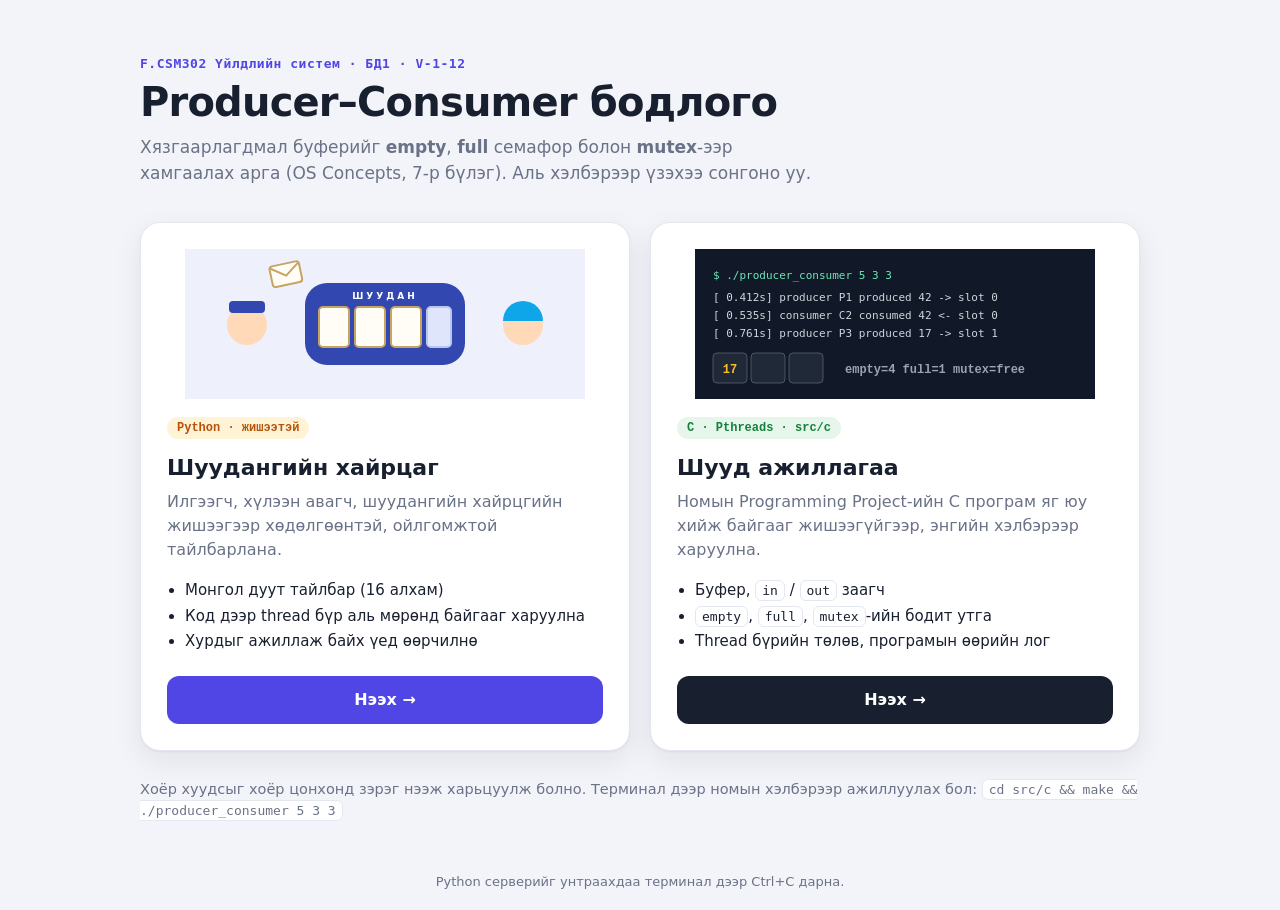
==== src/ui/home.html @ 8fadb71e "Нүүр хуудас: Python (шуудан) ба C (шууд ажиллагаа)" ====
<!doctype html>
<html lang="mn">
<head>
<meta charset="utf-8">
<meta name="viewport" content="width=device-width, initial-scale=1">
<title>Producer–Consumer · БД1</title>
<style>
:root{
  --bg:#f3f4f9; --card:#fff; --ink:#18202f; --muted:#6a7287; --line:#e4e7ef;
  --accent:#4f46e5; --accent-soft:#eceefe; --green:#15803d; --green-soft:#e6f6eb;
  --amber:#b45309; --amber-soft:#fff3d6;
  --shadow:0 1px 2px rgba(16,24,40,.05),0 10px 30px rgba(16,24,40,.08);
  color-scheme:light;
}
@media (prefers-color-scheme:dark){
  :root{--bg:#0f1320;--card:#171c2c;--ink:#e8ebf4;--muted:#9aa2b8;--line:#283049;
        --accent:#8b8cff;--accent-soft:#23264a;--green:#4ade80;--green-soft:#16301f;
        --amber:#fbbf24;--amber-soft:#3a2d10;--shadow:0 10px 30px rgba(0,0,0,.35);color-scheme:dark}
}
*{box-sizing:border-box}
body{margin:0;background:var(--bg);color:var(--ink);font:16px/1.5 system-ui,-apple-system,"Segoe UI",Roboto,"Noto Sans","DejaVu Sans",sans-serif;min-height:100vh;display:flex;flex-direction:column}
main{max-width:1040px;margin:0 auto;padding:56px 20px 32px;flex:1;width:100%}
.kicker{font:600 13px ui-monospace,"DejaVu Sans Mono",monospace;color:var(--accent);letter-spacing:.04em}
h1{font-size:clamp(28px,4vw,40px);line-height:1.15;margin:8px 0 10px;letter-spacing:-.02em}
.lead{color:var(--muted);font-size:17px;max-width:680px;margin:0 0 36px}
.cards{display:grid;grid-template-columns:1fr 1fr;gap:20px}
.card{background:var(--card);border:1px solid var(--line);border-radius:20px;box-shadow:var(--shadow);padding:26px;display:flex;flex-direction:column;text-decoration:none;color:inherit;transition:transform .15s,border-color .15s}
.card:hover{transform:translateY(-3px);border-color:var(--accent)}
.card svg.pic{width:100%;height:150px;border-radius:14px;margin-bottom:18px}
.badge{display:inline-flex;align-items:center;gap:6px;font:700 12px ui-monospace,monospace;padding:4px 10px;border-radius:999px;width:max-content}
.badge.py{background:var(--amber-soft);color:var(--amber)}
.badge.c{background:var(--green-soft);color:var(--green)}
.card h2{margin:12px 0 6px;font-size:22px}
.card p{margin:0 0 14px;color:var(--muted)}
.card ul{margin:0 0 20px;padding-left:18px;color:var(--ink);font-size:15px}
.card li{margin:3px 0}
.go{margin-top:auto;display:inline-flex;align-items:center;justify-content:center;gap:8px;background:var(--accent);color:#fff;border-radius:12px;padding:12px 16px;font-weight:700}
.card.c .go{background:var(--ink);color:var(--card)}
.warn{display:none;margin:0 0 14px;padding:10px 12px;border-radius:10px;background:var(--amber-soft);color:var(--amber);font-size:14px;font-weight:600}
.note{margin:28px 0 0;color:var(--muted);font-size:14.5px}
code{font:13px ui-monospace,"DejaVu Sans Mono",monospace;background:var(--card);border:1px solid var(--line);padding:2px 6px;border-radius:6px}
footer{color:var(--muted);font-size:13px;text-align:center;padding:18px}
@media (max-width:760px){.cards{grid-template-columns:1fr}main{padding-top:32px}}
</style>
</head>
<body>
<main>
  <div class="kicker">F.CSM302 Үйлдлийн систем · БД1 · V-1-12</div>
  <h1>Producer–Consumer бодлого</h1>
  <p class="lead">Хязгаарлагдмал буферийг <b>empty</b>, <b>full</b> семафор болон <b>mutex</b>-ээр хамгаалах арга (OS Concepts, 7-р бүлэг). Аль хэлбэрээр үзэхээ сонгоно уу.</p>

  <div class="cards">
    <a class="card py" href="/mail">
      <svg class="pic" viewBox="0 0 400 150" aria-hidden="true">
        <rect width="400" height="150" fill="#eef1fc"/>
        <rect x="120" y="34" width="160" height="82" rx="22" fill="#3347b0"/>
        <g fill="#fffdf6" stroke="#c7a462" stroke-width="2"><rect x="134" y="58" width="30" height="40" rx="4"/><rect x="170" y="58" width="30" height="40" rx="4"/><rect x="206" y="58" width="30" height="40" rx="4"/><rect x="242" y="58" width="24" height="40" rx="4" fill="#dfe6fb" stroke="#b9c6f0"/></g>
        <text x="200" y="50" text-anchor="middle" font-size="9" font-weight="800" fill="#fff" letter-spacing="3">ШУУДАН</text>
        <circle cx="62" cy="76" r="20" fill="#ffd9b8"/><rect x="44" y="52" width="36" height="12" rx="4" fill="#3347b0"/>
        <circle cx="338" cy="76" r="20" fill="#ffd9b8"/><path d="M318 72a20 20 0 0 1 40 0z" fill="#0ea5e9"/>
        <g transform="translate(84 18) rotate(-12)"><rect width="30" height="21" rx="3" fill="#fffdf6" stroke="#c7a462" stroke-width="2"/><path d="M1 2 L15 12 L29 2" fill="none" stroke="#c7a462" stroke-width="2"/></g>
      </svg>
      <span class="badge py">Python · жишээтэй</span>
      <h2>Шуудангийн хайрцаг</h2>
      <p>Илгээгч, хүлээн авагч, шуудангийн хайрцгийн жишээгээр хөдөлгөөнтэй, ойлгомжтой тайлбарлана.</p>
      <ul>
        <li>Монгол дуут тайлбар (16 алхам)</li>
        <li>Код дээр thread бүр аль мөрөнд байгааг харуулна</li>
        <li>Хурдыг ажиллаж байх үед өөрчилнө</li>
      </ul>
      <span class="go">Нээх →</span>
    </a>

    <a class="card c" href="/raw">
      <svg class="pic" viewBox="0 0 400 150" aria-hidden="true">
        <rect width="400" height="150" fill="#111827"/>
        <g font-family="ui-monospace,DejaVu Sans Mono,monospace" font-size="11">
          <text x="18" y="30" fill="#6ee7b7">$ ./producer_consumer 5 3 3</text>
          <text x="18" y="52" fill="#d1d5db">[ 0.412s] producer P1 produced 42 -&gt; slot 0</text>
          <text x="18" y="70" fill="#d1d5db">[ 0.535s] consumer C2 consumed 42 &lt;- slot 0</text>
          <text x="18" y="88" fill="#d1d5db">[ 0.761s] producer P3 produced 17 -&gt; slot 1</text>
        </g>
        <g font-family="ui-monospace,monospace" font-size="12" font-weight="700">
          <rect x="18" y="104" width="34" height="30" rx="4" fill="#1f2937" stroke="#4b5563"/><text x="35" y="124" text-anchor="middle" fill="#fbbf24">17</text>
          <rect x="56" y="104" width="34" height="30" rx="4" fill="#1f2937" stroke="#4b5563"/>
          <rect x="94" y="104" width="34" height="30" rx="4" fill="#1f2937" stroke="#4b5563"/>
          <text x="150" y="124" fill="#9ca3af">empty=4  full=1  mutex=free</text>
        </g>
      </svg>
      <span class="badge c">C · Pthreads · src/c</span>
      <h2>Шууд ажиллагаа</h2>
      <p>Номын Programming Project-ийн C програм яг юу хийж байгааг жишээгүйгээр, энгийн хэлбэрээр харуулна.</p>
      <div class="warn" id="cwarn"></div>
      <ul>
        <li>Буфер, <code>in</code> / <code>out</code> заагч</li>
        <li><code>empty</code>, <code>full</code>, <code>mutex</code>-ийн бодит утга</li>
        <li>Thread бүрийн төлөв, програмын өөрийн лог</li>
      </ul>
      <span class="go">Нээх →</span>
    </a>
  </div>

  <p class="note">Хоёр хуудсыг хоёр цонхонд зэрэг нээж харьцуулж болно. Терминал дээр номын хэлбэрээр ажиллуулах бол: <code>cd src/c &amp;&amp; make &amp;&amp; ./producer_consumer 5 3 3</code></p>
</main>
<footer>Python серверийг унтраахдаа терминал дээр Ctrl+C дарна.</footer>
<script>
fetch("/api/c/state", {cache: "no-store"}).then(async r => {
  if (r.status === 503){
    const d = await r.json().catch(() => ({}));
    const w = document.getElementById("cwarn");
    w.textContent = "Одоогоор ажиллахгүй: " + (d.error || "C програм бэлэн биш");
    w.style.display = "block";
  }
}).catch(() => {});
</script>
</body>
</html>
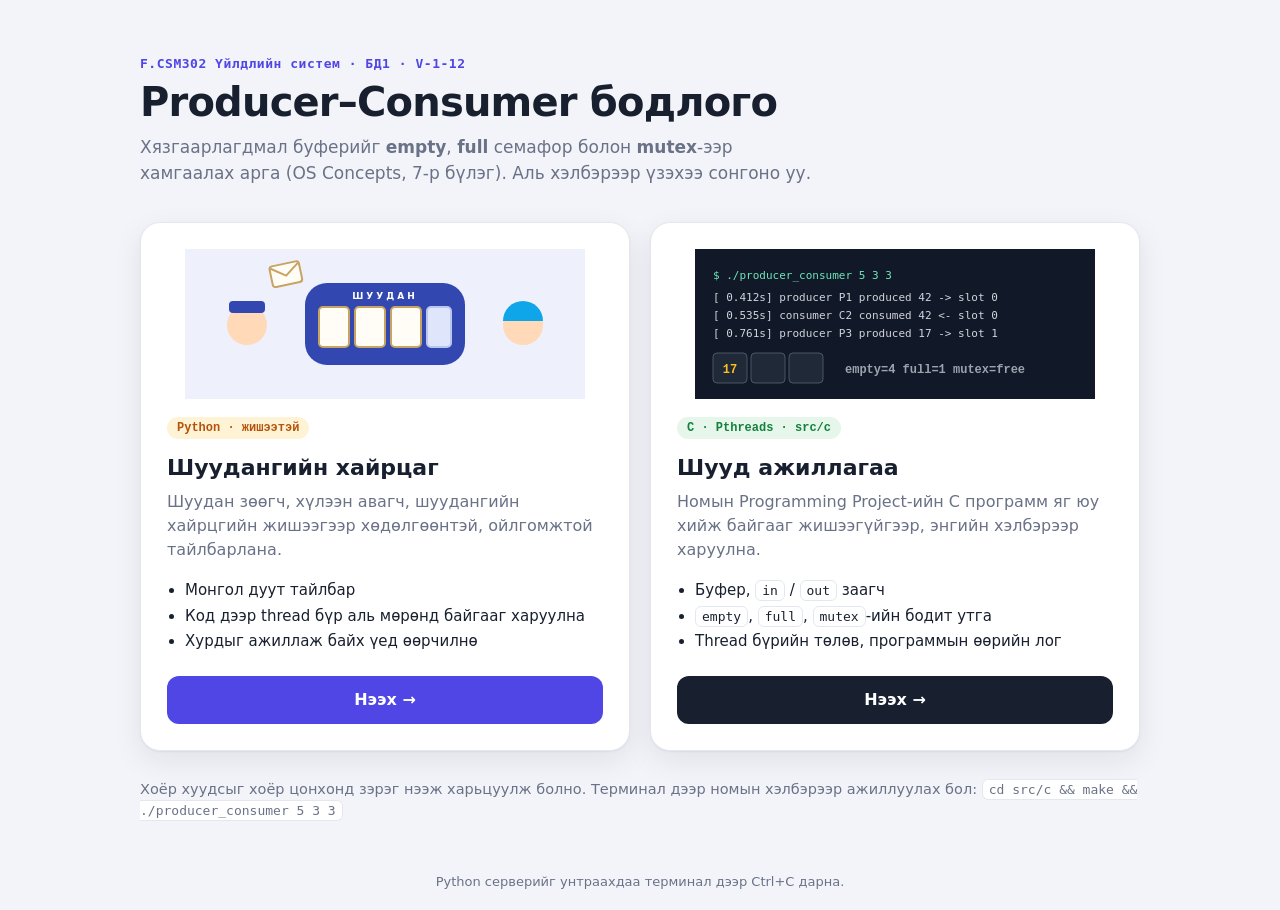
==== commit 2cdc6bf2: "Текстийн засвар" ====
--- a/src/ui/home.html
+++ b/src/ui/home.html
@@ -62,9 +62,9 @@
       </svg>
       <span class="badge py">Python · жишээтэй</span>
       <h2>Шуудангийн хайрцаг</h2>
-      <p>Илгээгч, хүлээн авагч, шуудангийн хайрцгийн жишээгээр хөдөлгөөнтэй, ойлгомжтой тайлбарлана.</p>
+      <p>Шуудан зөөгч, хүлээн авагч, шуудангийн хайрцгийн жишээгээр хөдөлгөөнтэй, ойлгомжтой тайлбарлана.</p>
       <ul>
-        <li>Монгол дуут тайлбар (16 алхам)</li>
+        <li>Монгол дуут тайлбар</li>
         <li>Код дээр thread бүр аль мөрөнд байгааг харуулна</li>
         <li>Хурдыг ажиллаж байх үед өөрчилнө</li>
       </ul>
@@ -89,12 +89,12 @@
       </svg>
       <span class="badge c">C · Pthreads · src/c</span>
       <h2>Шууд ажиллагаа</h2>
-      <p>Номын Programming Project-ийн C програм яг юу хийж байгааг жишээгүйгээр, энгийн хэлбэрээр харуулна.</p>
+      <p>Номын Programming Project-ийн C программ яг юу хийж байгааг жишээгүйгээр, энгийн хэлбэрээр харуулна.</p>
       <div class="warn" id="cwarn"></div>
       <ul>
         <li>Буфер, <code>in</code> / <code>out</code> заагч</li>
         <li><code>empty</code>, <code>full</code>, <code>mutex</code>-ийн бодит утга</li>
-        <li>Thread бүрийн төлөв, програмын өөрийн лог</li>
+        <li>Thread бүрийн төлөв, программын өөрийн лог</li>
       </ul>
       <span class="go">Нээх →</span>
     </a>
@@ -108,7 +108,7 @@
   if (r.status === 503){
     const d = await r.json().catch(() => ({}));
     const w = document.getElementById("cwarn");
-    w.textContent = "Одоогоор ажиллахгүй: " + (d.error || "C програм бэлэн биш");
+    w.textContent = "Одоогоор ажиллахгүй: " + (d.error || "C программ бэлэн биш");
     w.style.display = "block";
   }
 }).catch(() => {});
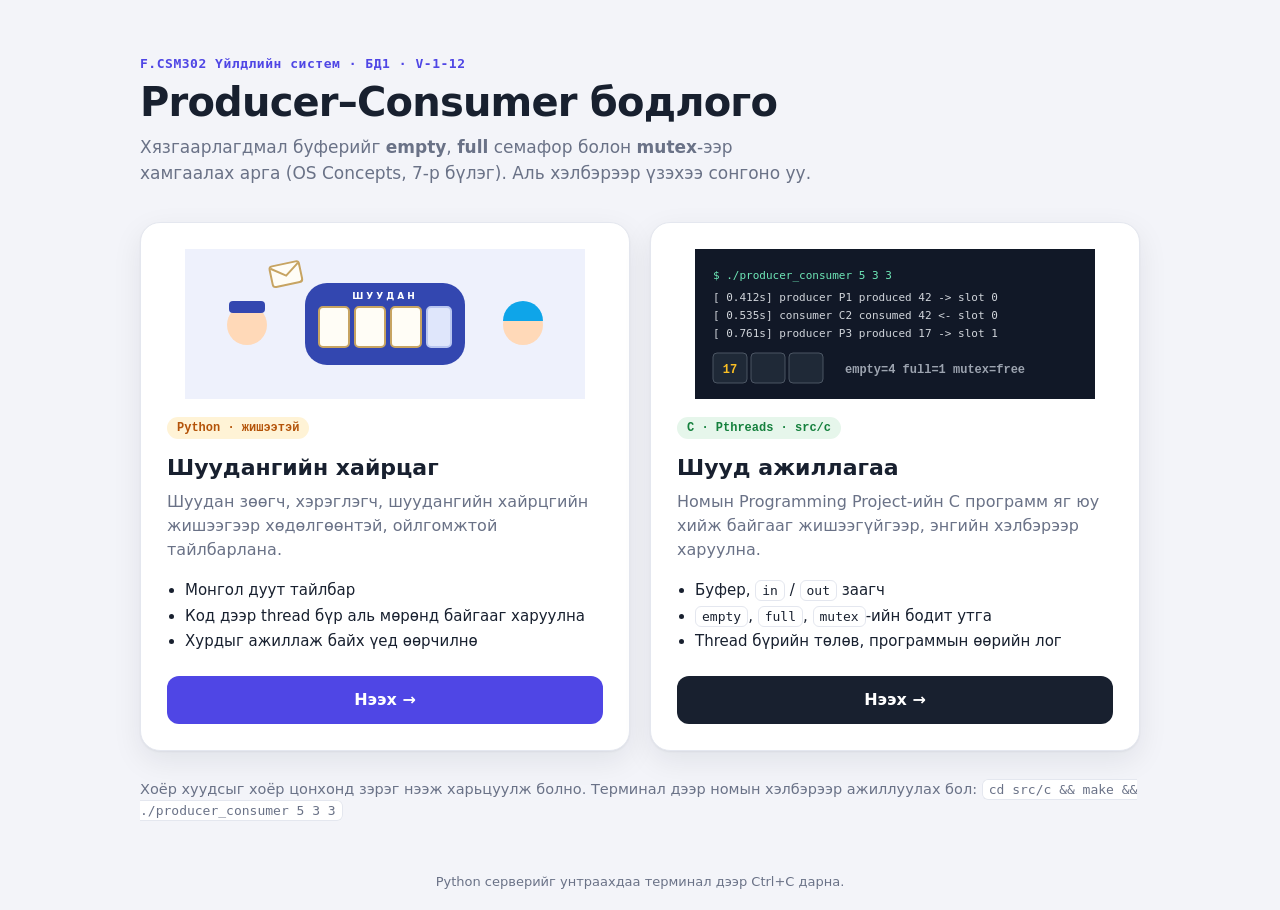
==== commit 8a841fb3: "C UI: producers → buffer → consumers layout, fit-to-screen, reset fix" ====
--- a/src/ui/home.html
+++ b/src/ui/home.html
@@ -62,7 +62,7 @@
       </svg>
       <span class="badge py">Python · жишээтэй</span>
       <h2>Шуудангийн хайрцаг</h2>
-      <p>Шуудан зөөгч, хүлээн авагч, шуудангийн хайрцгийн жишээгээр хөдөлгөөнтэй, ойлгомжтой тайлбарлана.</p>
+      <p>Шуудан зөөгч, хэрэглэгч, шуудангийн хайрцгийн жишээгээр хөдөлгөөнтэй, ойлгомжтой тайлбарлана.</p>
       <ul>
         <li>Монгол дуут тайлбар</li>
         <li>Код дээр thread бүр аль мөрөнд байгааг харуулна</li>
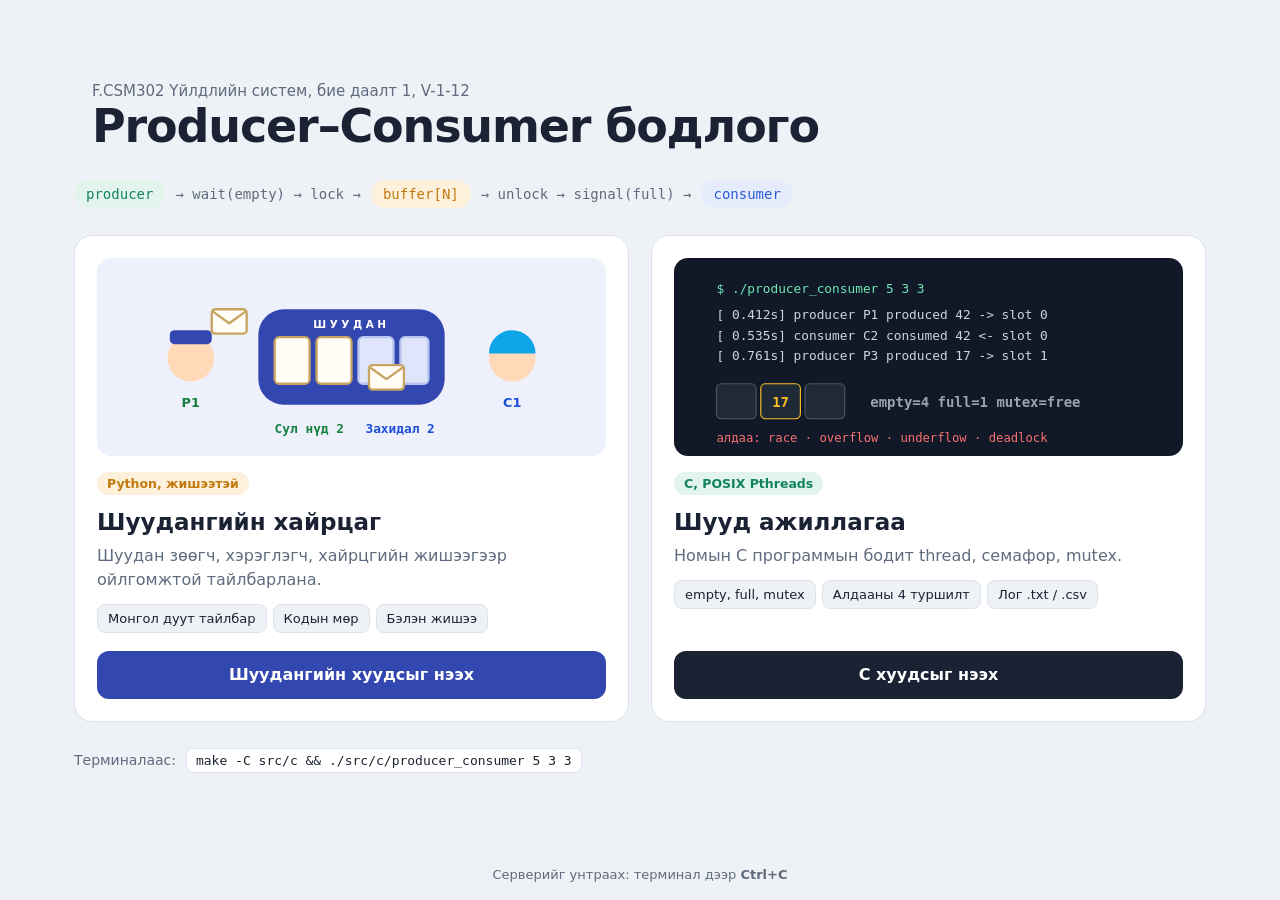
==== commit 1baf5489: "UI: modern look (IBM Plex, quieter palette, dark buffer track), one-row toolbar, semaphore waiters, " ====
--- a/src/ui/home.html
+++ b/src/ui/home.html
@@ -4,105 +4,132 @@
 <meta charset="utf-8">
 <meta name="viewport" content="width=device-width, initial-scale=1">
 <title>Producer–Consumer · БД1</title>
+<link rel="stylesheet" href="/fonts/fonts.css">
 <style>
 :root{
-  --bg:#f3f4f9; --card:#fff; --ink:#18202f; --muted:#6a7287; --line:#e4e7ef;
-  --accent:#4f46e5; --accent-soft:#eceefe; --green:#15803d; --green-soft:#e6f6eb;
-  --amber:#b45309; --amber-soft:#fff3d6;
-  --shadow:0 1px 2px rgba(16,24,40,.05),0 10px 30px rgba(16,24,40,.08);
+  --sans:"IBM Plex Sans",system-ui,"Segoe UI",Roboto,"Noto Sans",sans-serif;
+  --mono:"IBM Plex Mono",ui-monospace,"DejaVu Sans Mono",monospace;
+  --bg:#eef1f5; --card:#fff; --ink:#1a2233; --muted:#5f6b7e; --line:#dde3eb;
+  --accent:#1a2233; --green:#11845b; --green-soft:#e2f4ec; --blue:#2e5bd8; --blue-soft:#e5ecfc;
+  --amber:#c27a0e; --amber-soft:#fdf1dc; --mail:#3347b0;
   color-scheme:light;
 }
 @media (prefers-color-scheme:dark){
-  :root{--bg:#0f1320;--card:#171c2c;--ink:#e8ebf4;--muted:#9aa2b8;--line:#283049;
-        --accent:#8b8cff;--accent-soft:#23264a;--green:#4ade80;--green-soft:#16301f;
-        --amber:#fbbf24;--amber-soft:#3a2d10;--shadow:0 10px 30px rgba(0,0,0,.35);color-scheme:dark}
+  :root{--bg:#0f131b;--card:#161c27;--ink:#e6ebf2;--muted:#94a0b2;--line:#273042;--accent:#e6ebf2;
+        --green:#3fcf8e;--green-soft:#123326;--blue:#7c9cff;--blue-soft:#18264a;--amber:#f2b445;--amber-soft:#3a2b10;color-scheme:dark}
 }
 *{box-sizing:border-box}
-body{margin:0;background:var(--bg);color:var(--ink);font:16px/1.5 system-ui,-apple-system,"Segoe UI",Roboto,"Noto Sans","DejaVu Sans",sans-serif;min-height:100vh;display:flex;flex-direction:column}
-main{max-width:1040px;margin:0 auto;padding:56px 20px 32px;flex:1;width:100%}
-.kicker{font:600 13px ui-monospace,"DejaVu Sans Mono",monospace;color:var(--accent);letter-spacing:.04em}
-h1{font-size:clamp(28px,4vw,40px);line-height:1.15;margin:8px 0 10px;letter-spacing:-.02em}
-.lead{color:var(--muted);font-size:17px;max-width:680px;margin:0 0 36px}
-.cards{display:grid;grid-template-columns:1fr 1fr;gap:20px}
-.card{background:var(--card);border:1px solid var(--line);border-radius:20px;box-shadow:var(--shadow);padding:26px;display:flex;flex-direction:column;text-decoration:none;color:inherit;transition:transform .15s,border-color .15s}
-.card:hover{transform:translateY(-3px);border-color:var(--accent)}
-.card svg.pic{width:100%;height:150px;border-radius:14px;margin-bottom:18px}
-.badge{display:inline-flex;align-items:center;gap:6px;font:700 12px ui-monospace,monospace;padding:4px 10px;border-radius:999px;width:max-content}
+html,body{height:100%}
+body{margin:0;background:var(--bg);color:var(--ink);font:16px/1.5 var(--sans);display:flex;flex-direction:column}
+main{width:100%;max-width:1180px;margin:auto;padding:clamp(14px,3vh,48px) 24px}
+.head{display:flex;align-items:center;gap:18px;margin-bottom:clamp(16px,3vh,30px)}
+.head img{height:clamp(56px,8vh,78px)}
+.kicker{font:500 15px var(--sans);color:var(--muted)}
+h1{font-size:clamp(30px,3.6vw,46px);line-height:1.08;margin:2px 0 0;letter-spacing:-.025em;font-weight:700}
+.flow{display:flex;align-items:center;justify-content:flex-start;gap:10px;flex-wrap:wrap;margin:0 0 clamp(16px,3vh,28px);font:500 14px var(--mono)}
+.flow .n{padding:6px 12px;border-radius:999px}
+.flow .p{background:var(--green-soft);color:var(--green)} .flow .b{background:var(--amber-soft);color:var(--amber)} .flow .c{background:var(--blue-soft);color:var(--blue)}
+.flow .s{color:var(--muted);font-weight:500}
+.flow .ar{color:var(--muted)}
+.cards{display:grid;grid-template-columns:1fr 1fr;gap:22px}
+.card{background:var(--card);border:1px solid var(--line);border-radius:18px;padding:22px;display:flex;flex-direction:column;text-decoration:none;color:inherit;transition:transform .15s,border-color .15s}
+.card:hover{border-color:var(--ink)}
+.card:focus-visible{outline:3px solid var(--blue);outline-offset:3px}
+.pic{width:100%;aspect-ratio:400/170;max-height:22vh;border-radius:14px;margin-bottom:16px;display:block;overflow:hidden}
+.top{display:flex;align-items:center;justify-content:space-between;gap:10px}
+.badge{font:600 12.5px var(--sans);padding:4px 10px;border-radius:999px}
 .badge.py{background:var(--amber-soft);color:var(--amber)}
 .badge.c{background:var(--green-soft);color:var(--green)}
-.card h2{margin:12px 0 6px;font-size:22px}
-.card p{margin:0 0 14px;color:var(--muted)}
-.card ul{margin:0 0 20px;padding-left:18px;color:var(--ink);font-size:15px}
-.card li{margin:3px 0}
-.go{margin-top:auto;display:inline-flex;align-items:center;justify-content:center;gap:8px;background:var(--accent);color:#fff;border-radius:12px;padding:12px 16px;font-weight:700}
+.card h2{margin:10px 0 4px;font-size:23px}
+.card p{margin:0 0 12px;color:var(--muted)}
+.tags{display:flex;flex-wrap:wrap;gap:6px;margin:0 0 18px}
+.tags span{font-size:13px;padding:4px 10px;border-radius:8px;background:var(--bg);border:1px solid var(--line)}
+.go{margin-top:auto;display:flex;align-items:center;justify-content:center;gap:8px;background:var(--mail);color:#fff;border-radius:12px;padding:12px 16px;font-weight:700}
+.py .pic{background:#eef1fc}.c .pic{background:#111827}
 .card.c .go{background:var(--ink);color:var(--card)}
-.warn{display:none;margin:0 0 14px;padding:10px 12px;border-radius:10px;background:var(--amber-soft);color:var(--amber);font-size:14px;font-weight:600}
-.note{margin:28px 0 0;color:var(--muted);font-size:14.5px}
-code{font:13px ui-monospace,"DejaVu Sans Mono",monospace;background:var(--card);border:1px solid var(--line);padding:2px 6px;border-radius:6px}
-footer{color:var(--muted);font-size:13px;text-align:center;padding:18px}
-@media (max-width:760px){.cards{grid-template-columns:1fr}main{padding-top:32px}}
+.warn{display:none;margin:0 0 12px;padding:10px 12px;border-radius:10px;background:var(--amber-soft);color:var(--amber);font-size:14px;font-weight:600}
+.cli{margin-top:clamp(16px,3vh,26px);display:flex;align-items:center;justify-content:flex-start;gap:10px;flex-wrap:wrap;color:var(--muted);font-size:14px}
+code{font:13px var(--mono);background:var(--card);border:1px solid var(--line);padding:4px 9px;border-radius:7px;white-space:nowrap;color:var(--ink)}
+footer{color:var(--muted);font-size:13px;text-align:center;padding:10px 16px 16px}
+/* little animations */
+@keyframes l2r{0%{transform:translate(0,0) rotate(-10deg);opacity:0}15%{opacity:1}50%{transform:translate(112px,30px) rotate(0);opacity:1}60%,100%{opacity:0;transform:translate(112px,30px)}}
+@keyframes r2c{0%,50%{opacity:0;transform:translate(0,0)}60%{opacity:1}95%{transform:translate(112px,-14px);opacity:1}100%{opacity:0;transform:translate(112px,-14px)}}
+.e1{animation:l2r 3.2s ease-in-out infinite}.e2{animation:r2c 3.2s ease-in-out infinite}
+@keyframes type{0%,8%{opacity:0}12%,100%{opacity:1}}
+.t1{animation:type 4s steps(1) infinite}.t2{animation:type 4s steps(1) infinite;animation-delay:.8s}.t3{animation:type 4s steps(1) infinite;animation-delay:1.6s}
+@keyframes cell{0%,40%{fill:#1f2937}45%,100%{fill:#3a2f0b}}
+.cl{animation:cell 4s steps(1) infinite}
+@media (prefers-reduced-motion:reduce){*{animation:none!important}}
+@media (max-width:820px){.cards{grid-template-columns:1fr}}
 </style>
 </head>
 <body>
 <main>
-  <div class="kicker">F.CSM302 Үйлдлийн систем · БД1 · V-1-12</div>
-  <h1>Producer–Consumer бодлого</h1>
-  <p class="lead">Хязгаарлагдмал буферийг <b>empty</b>, <b>full</b> семафор болон <b>mutex</b>-ээр хамгаалах арга (OS Concepts, 7-р бүлэг). Аль хэлбэрээр үзэхээ сонгоно уу.</p>
+  <div class="head">
+    <img src="/logo.png" alt="">
+    <div>
+      <div class="kicker">F.CSM302 Үйлдлийн систем, бие даалт 1, V-1-12</div>
+      <h1>Producer–Consumer бодлого</h1>
+    </div>
+  </div>
+
+  <div class="flow">
+    <span class="n p">producer</span><span class="ar">→ wait(empty) → lock →</span>
+    <span class="n b">buffer[N]</span>
+    <span class="ar">→ unlock → signal(full) →</span><span class="n c">consumer</span>
+  </div>
 
   <div class="cards">
     <a class="card py" href="/mail">
-      <svg class="pic" viewBox="0 0 400 150" aria-hidden="true">
-        <rect width="400" height="150" fill="#eef1fc"/>
-        <rect x="120" y="34" width="160" height="82" rx="22" fill="#3347b0"/>
-        <g fill="#fffdf6" stroke="#c7a462" stroke-width="2"><rect x="134" y="58" width="30" height="40" rx="4"/><rect x="170" y="58" width="30" height="40" rx="4"/><rect x="206" y="58" width="30" height="40" rx="4"/><rect x="242" y="58" width="24" height="40" rx="4" fill="#dfe6fb" stroke="#b9c6f0"/></g>
-        <text x="200" y="50" text-anchor="middle" font-size="9" font-weight="800" fill="#fff" letter-spacing="3">ШУУДАН</text>
-        <circle cx="62" cy="76" r="20" fill="#ffd9b8"/><rect x="44" y="52" width="36" height="12" rx="4" fill="#3347b0"/>
-        <circle cx="338" cy="76" r="20" fill="#ffd9b8"/><path d="M318 72a20 20 0 0 1 40 0z" fill="#0ea5e9"/>
-        <g transform="translate(84 18) rotate(-12)"><rect width="30" height="21" rx="3" fill="#fffdf6" stroke="#c7a462" stroke-width="2"/><path d="M1 2 L15 12 L29 2" fill="none" stroke="#c7a462" stroke-width="2"/></g>
+      <svg class="pic" viewBox="0 0 400 170" aria-hidden="true">
+        <rect width="400" height="170" fill="#eef1fc"/>
+        <rect x="120" y="44" width="160" height="82" rx="22" fill="#3347b0"/>
+        <text x="200" y="60" text-anchor="middle" font-size="9" font-weight="800" fill="#fff" letter-spacing="3">ШУУДАН</text>
+        <g fill="#fffdf6" stroke="#c7a462" stroke-width="2"><rect x="134" y="68" width="30" height="40" rx="4"/><rect x="170" y="68" width="30" height="40" rx="4"/><rect x="206" y="68" width="30" height="40" rx="4" fill="#dfe6fb" stroke="#b9c6f0"/><rect x="242" y="68" width="24" height="40" rx="4" fill="#dfe6fb" stroke="#b9c6f0"/></g>
+        <circle cx="62" cy="86" r="20" fill="#ffd9b8"/><rect x="44" y="62" width="36" height="12" rx="4" fill="#3347b0"/>
+        <circle cx="338" cy="86" r="20" fill="#ffd9b8"/><path d="M318 82a20 20 0 0 1 40 0z" fill="#0ea5e9"/>
+        <text x="62" y="128" text-anchor="middle" font-size="11" font-weight="700" fill="#15803d">P1</text>
+        <text x="338" y="128" text-anchor="middle" font-size="11" font-weight="700" fill="#1d4ed8">C1</text>
+        <g class="e1"><g transform="translate(80 44)"><rect width="30" height="21" rx="3" fill="#fffdf6" stroke="#c7a462" stroke-width="2"/><path d="M1 2 L15 12 L29 2" fill="none" stroke="#c7a462" stroke-width="2"/></g></g>
+        <g class="e2"><g transform="translate(215 92)"><rect width="30" height="21" rx="3" fill="#fffdf6" stroke="#c7a462" stroke-width="2"/><path d="M1 2 L15 12 L29 2" fill="none" stroke="#c7a462" stroke-width="2"/></g></g>
+        <g font-family="IBM Plex Mono,DejaVu Sans Mono,monospace" font-size="11" font-weight="700"><text x="134" y="150" fill="#15803d">Сул нүд 2</text><text x="212" y="150" fill="#1d4ed8">Захидал 2</text></g>
       </svg>
-      <span class="badge py">Python · жишээтэй</span>
+      <div class="top"><span class="badge py">Python, жишээтэй</span></div>
       <h2>Шуудангийн хайрцаг</h2>
-      <p>Шуудан зөөгч, хэрэглэгч, шуудангийн хайрцгийн жишээгээр хөдөлгөөнтэй, ойлгомжтой тайлбарлана.</p>
-      <ul>
-        <li>Монгол дуут тайлбар</li>
-        <li>Код дээр thread бүр аль мөрөнд байгааг харуулна</li>
-        <li>Хурдыг ажиллаж байх үед өөрчилнө</li>
-      </ul>
-      <span class="go">Нээх →</span>
+      <p>Шуудан зөөгч, хэрэглэгч, хайрцгийн жишээгээр ойлгомжтой тайлбарлана.</p>
+      <div class="tags"><span>Монгол дуут тайлбар</span><span>Кодын мөр</span><span>Бэлэн жишээ</span></div>
+      <span class="go">Шуудангийн хуудсыг нээх</span>
     </a>
 
     <a class="card c" href="/raw">
-      <svg class="pic" viewBox="0 0 400 150" aria-hidden="true">
-        <rect width="400" height="150" fill="#111827"/>
-        <g font-family="ui-monospace,DejaVu Sans Mono,monospace" font-size="11">
+      <svg class="pic" viewBox="0 0 400 170" aria-hidden="true">
+        <rect width="400" height="170" fill="#111827"/>
+        <g font-family="IBM Plex Mono,DejaVu Sans Mono,monospace" font-size="11">
           <text x="18" y="30" fill="#6ee7b7">$ ./producer_consumer 5 3 3</text>
-          <text x="18" y="52" fill="#d1d5db">[ 0.412s] producer P1 produced 42 -&gt; slot 0</text>
-          <text x="18" y="70" fill="#d1d5db">[ 0.535s] consumer C2 consumed 42 &lt;- slot 0</text>
-          <text x="18" y="88" fill="#d1d5db">[ 0.761s] producer P3 produced 17 -&gt; slot 1</text>
+          <text class="t1" x="18" y="52" fill="#d1d5db">[ 0.412s] producer P1 produced 42 -&gt; slot 0</text>
+          <text class="t2" x="18" y="70" fill="#d1d5db">[ 0.535s] consumer C2 consumed 42 &lt;- slot 0</text>
+          <text class="t3" x="18" y="88" fill="#d1d5db">[ 0.761s] producer P3 produced 17 -&gt; slot 1</text>
         </g>
-        <g font-family="ui-monospace,monospace" font-size="12" font-weight="700">
-          <rect x="18" y="104" width="34" height="30" rx="4" fill="#1f2937" stroke="#4b5563"/><text x="35" y="124" text-anchor="middle" fill="#fbbf24">17</text>
-          <rect x="56" y="104" width="34" height="30" rx="4" fill="#1f2937" stroke="#4b5563"/>
-          <rect x="94" y="104" width="34" height="30" rx="4" fill="#1f2937" stroke="#4b5563"/>
-          <text x="150" y="124" fill="#9ca3af">empty=4  full=1  mutex=free</text>
+        <g font-family="IBM Plex Mono,DejaVu Sans Mono,monospace" font-size="12" font-weight="700">
+          <rect x="18" y="108" width="34" height="30" rx="4" fill="#1f2937" stroke="#4b5563"/>
+          <rect class="cl" x="56" y="108" width="34" height="30" rx="4" fill="#1f2937" stroke="#fbbf24"/><text class="t3" x="73" y="128" text-anchor="middle" fill="#fbbf24">17</text>
+          <rect x="94" y="108" width="34" height="30" rx="4" fill="#1f2937" stroke="#4b5563"/>
+          <text x="150" y="128" fill="#9ca3af">empty=4  full=1  mutex=free</text>
         </g>
+        <text x="18" y="158" font-family="IBM Plex Mono,DejaVu Sans Mono,monospace" font-size="10.5" fill="#f87171">алдаа: race · overflow · underflow · deadlock</text>
       </svg>
-      <span class="badge c">C · Pthreads · src/c</span>
+      <div class="top"><span class="badge c">C, POSIX Pthreads</span></div>
       <h2>Шууд ажиллагаа</h2>
-      <p>Номын Programming Project-ийн C программ яг юу хийж байгааг жишээгүйгээр, энгийн хэлбэрээр харуулна.</p>
+      <p>Номын C программын бодит thread, семафор, mutex.</p>
       <div class="warn" id="cwarn"></div>
-      <ul>
-        <li>Буфер, <code>in</code> / <code>out</code> заагч</li>
-        <li><code>empty</code>, <code>full</code>, <code>mutex</code>-ийн бодит утга</li>
-        <li>Thread бүрийн төлөв, программын өөрийн лог</li>
-      </ul>
-      <span class="go">Нээх →</span>
+      <div class="tags"><span>empty, full, mutex</span><span>Алдааны 4 туршилт</span><span>Лог .txt / .csv</span></div>
+      <span class="go">C хуудсыг нээх</span>
     </a>
   </div>
 
-  <p class="note">Хоёр хуудсыг хоёр цонхонд зэрэг нээж харьцуулж болно. Терминал дээр номын хэлбэрээр ажиллуулах бол: <code>cd src/c &amp;&amp; make &amp;&amp; ./producer_consumer 5 3 3</code></p>
+  <div class="cli">Терминалаас: <code>make -C src/c &amp;&amp; ./src/c/producer_consumer 5 3 3</code></div>
 </main>
-<footer>Python серверийг унтраахдаа терминал дээр Ctrl+C дарна.</footer>
+<footer>Серверийг унтраах: терминал дээр <b>Ctrl+C</b></footer>
 <script>
 fetch("/api/c/state", {cache: "no-store"}).then(async r => {
   if (r.status === 503){
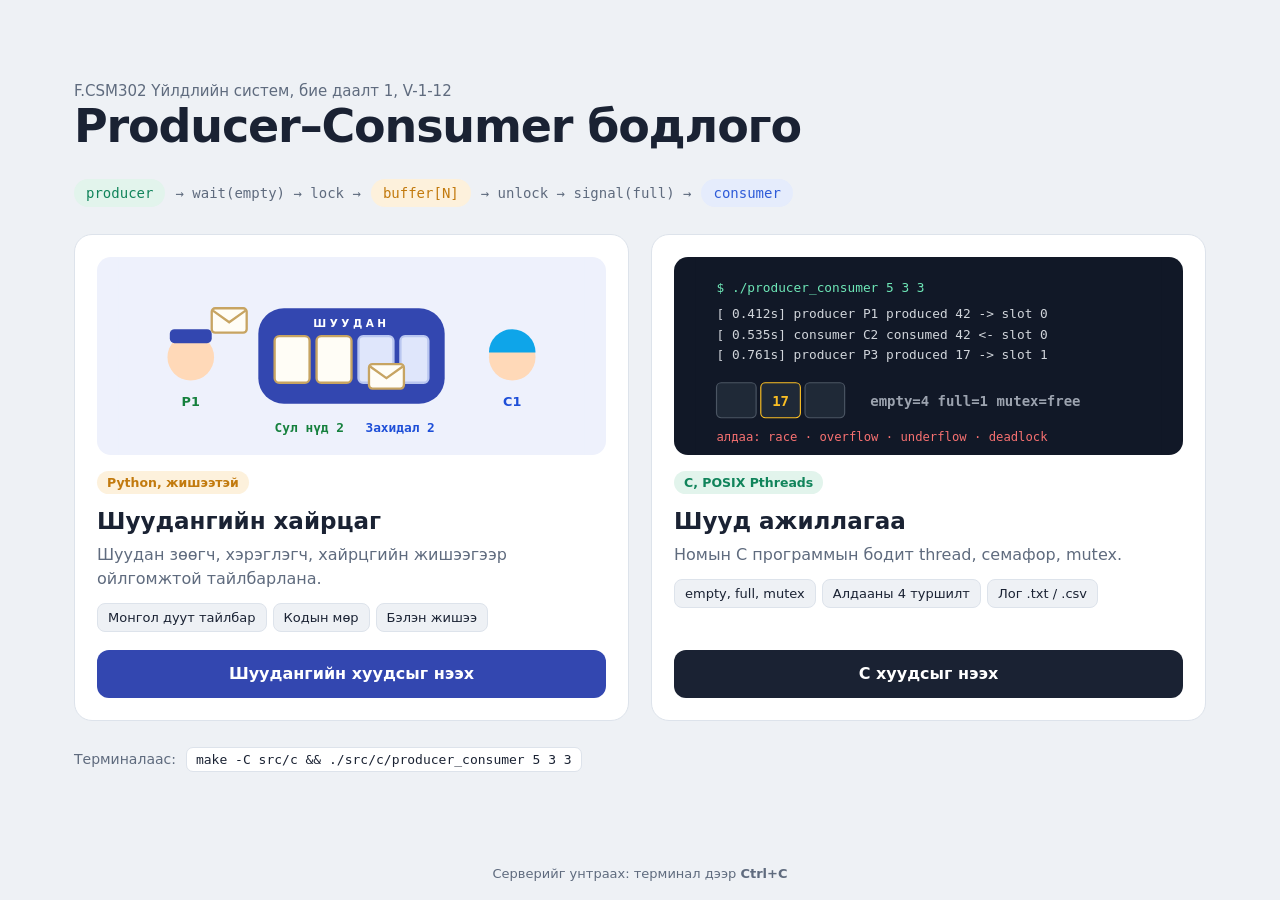
==== commit 4c90a425: "home: no logo" ====
--- a/src/ui/home.html
+++ b/src/ui/home.html
@@ -66,7 +66,6 @@
 <body>
 <main>
   <div class="head">
-    <img src="/logo.png" alt="">
     <div>
       <div class="kicker">F.CSM302 Үйлдлийн систем, бие даалт 1, V-1-12</div>
       <h1>Producer–Consumer бодлого</h1>
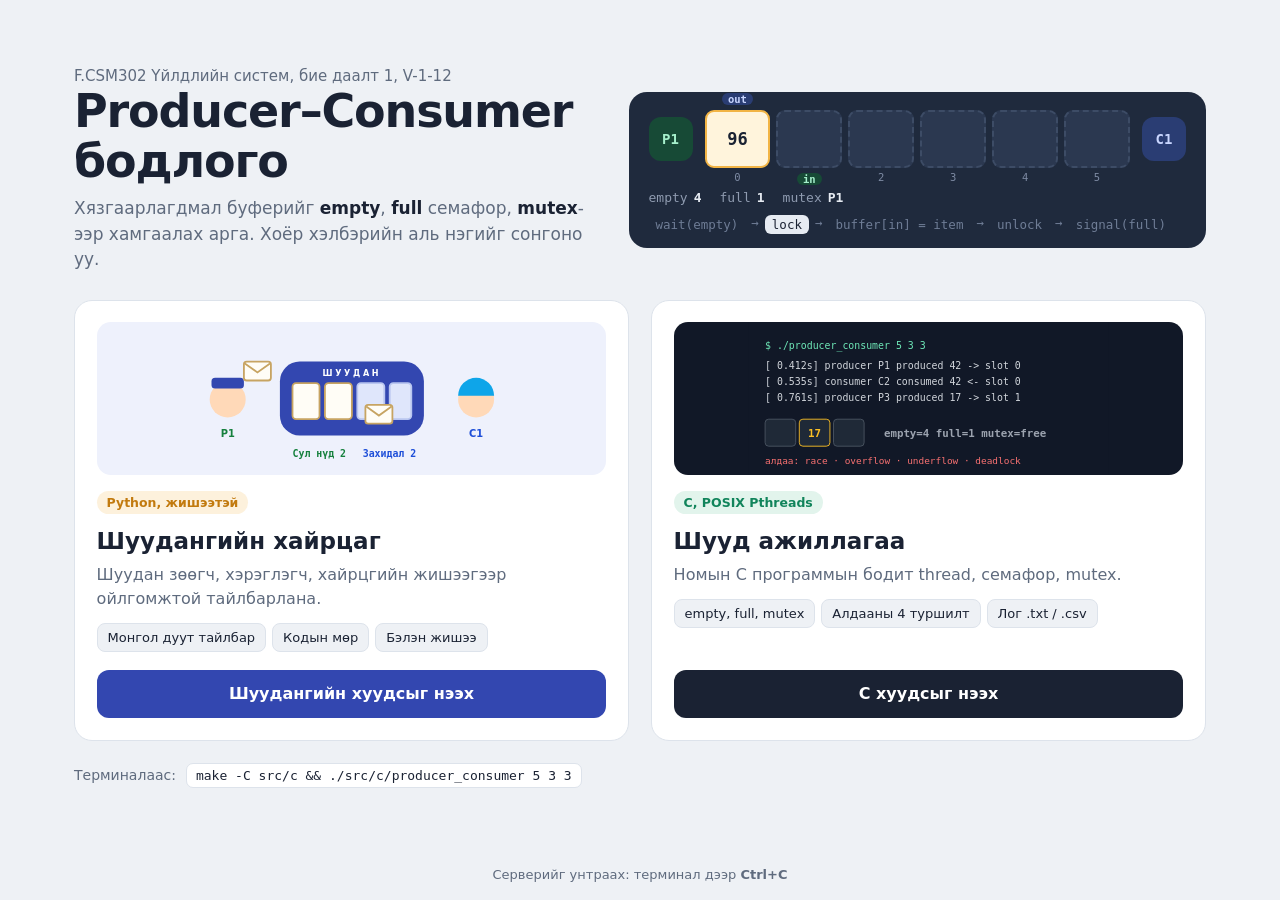
==== commit ec2d7151: "home: live mini buffer in the header" ====
--- a/src/ui/home.html
+++ b/src/ui/home.html
@@ -22,33 +22,58 @@
 html,body{height:100%}
 body{margin:0;background:var(--bg);color:var(--ink);font:16px/1.5 var(--sans);display:flex;flex-direction:column}
 main{width:100%;max-width:1180px;margin:auto;padding:clamp(14px,3vh,48px) 24px}
-.head{display:flex;align-items:center;gap:18px;margin-bottom:clamp(16px,3vh,30px)}
-.head img{height:clamp(56px,8vh,78px)}
+.head{display:grid;grid-template-columns:minmax(0,.95fr) minmax(0,1.05fr);gap:32px;align-items:center;margin-bottom:clamp(16px,3vh,34px)}
+.lead{margin:10px 0 0;color:var(--muted);font-size:17px;max-width:30em}
+.lead b{color:var(--ink);font-weight:600}
+/* live mini buffer: the one moving thing on the page */
+.demo{background:#1f2a3d;border-radius:18px;padding:18px 20px 14px;color:#c9d3e3}
+.lane{display:flex;align-items:center;gap:12px}
+.who{flex:none;width:44px;height:44px;border-radius:12px;display:grid;place-items:center;font:600 14px var(--mono);transition:background .2s,color .2s}
+.who.p{background:#174a36;color:#a6f0cc} .who.c{background:#2a3d73;color:#c9d6ff}
+.who.wait{background:#5a3f0c;color:#ffd68a}
+.ring{flex:1;display:grid;grid-template-columns:repeat(6,1fr);gap:6px}
+.slot{height:clamp(40px,6.5vh,58px);border-radius:9px;border:2px dashed #3d4c66;background:#2b3850;display:grid;place-items:center;font:600 17px var(--mono);color:#1a2233;position:relative}
+.slot.on{background:#fff4dc;border:2px solid #f2b445;animation:pop .35s ease-out}
+.slot.out{animation:drop .35s ease-in}
+.slot i{position:absolute;bottom:-17px;font:500 10.5px var(--mono);color:#7d8aa3;font-style:normal}
+.slot.in-at::after,.slot.out-at::before{position:absolute;font:600 10.5px var(--mono);padding:0 6px;border-radius:999px}
+.slot.out-at::before{content:"out";top:-19px;background:#2a3d73;color:#c9d6ff}
+.slot.in-at::after{content:"in";bottom:-19px;background:#174a36;color:#a6f0cc;z-index:1}
+@keyframes pop{from{transform:scale(.8)}to{transform:none}}
+@keyframes drop{from{transform:scale(1.06)}to{transform:none}}
+.slot b{font-weight:600}
+.vals{display:flex;gap:18px;margin-top:22px;font:500 13px var(--mono);color:#8f9bb0}
+.vals b{font-weight:600;color:#e6ebf2;margin-left:6px}
+.vals .z b{color:#ff8a80}
+.steps{display:flex;flex-wrap:wrap;gap:4px 6px;margin-top:10px;font:500 12.5px var(--mono);color:#6f7d96}
+.steps span{padding:2px 7px;border-radius:6px;transition:background .12s,color .12s}
+.steps span.hot{background:#e6ebf2;color:#1a2233}
+@media (max-width:900px){.head{grid-template-columns:1fr}}
 .kicker{font:500 15px var(--sans);color:var(--muted)}
-h1{font-size:clamp(30px,3.6vw,46px);line-height:1.08;margin:2px 0 0;letter-spacing:-.025em;font-weight:700}
+h1{font-size:clamp(28px,min(3.6vw,5.4vh),46px);line-height:1.08;margin:2px 0 0;letter-spacing:-.025em;font-weight:700}
 .flow{display:flex;align-items:center;justify-content:flex-start;gap:10px;flex-wrap:wrap;margin:0 0 clamp(16px,3vh,28px);font:500 14px var(--mono)}
 .flow .n{padding:6px 12px;border-radius:999px}
 .flow .p{background:var(--green-soft);color:var(--green)} .flow .b{background:var(--amber-soft);color:var(--amber)} .flow .c{background:var(--blue-soft);color:var(--blue)}
 .flow .s{color:var(--muted);font-weight:500}
 .flow .ar{color:var(--muted)}
 .cards{display:grid;grid-template-columns:1fr 1fr;gap:22px}
-.card{background:var(--card);border:1px solid var(--line);border-radius:18px;padding:22px;display:flex;flex-direction:column;text-decoration:none;color:inherit;transition:transform .15s,border-color .15s}
+.card{background:var(--card);border:1px solid var(--line);border-radius:18px;padding:clamp(14px,2.4vh,22px);display:flex;flex-direction:column;text-decoration:none;color:inherit;transition:transform .15s,border-color .15s}
 .card:hover{border-color:var(--ink)}
 .card:focus-visible{outline:3px solid var(--blue);outline-offset:3px}
-.pic{width:100%;aspect-ratio:400/170;max-height:22vh;border-radius:14px;margin-bottom:16px;display:block;overflow:hidden}
+.pic{width:100%;aspect-ratio:400/170;max-height:17vh;border-radius:14px;margin-bottom:16px;display:block;overflow:hidden}
 .top{display:flex;align-items:center;justify-content:space-between;gap:10px}
 .badge{font:600 12.5px var(--sans);padding:4px 10px;border-radius:999px}
 .badge.py{background:var(--amber-soft);color:var(--amber)}
 .badge.c{background:var(--green-soft);color:var(--green)}
 .card h2{margin:10px 0 4px;font-size:23px}
 .card p{margin:0 0 12px;color:var(--muted)}
-.tags{display:flex;flex-wrap:wrap;gap:6px;margin:0 0 18px}
+.tags{display:flex;flex-wrap:wrap;gap:6px;margin:0 0 clamp(10px,2vh,18px)}
 .tags span{font-size:13px;padding:4px 10px;border-radius:8px;background:var(--bg);border:1px solid var(--line)}
 .go{margin-top:auto;display:flex;align-items:center;justify-content:center;gap:8px;background:var(--mail);color:#fff;border-radius:12px;padding:12px 16px;font-weight:700}
 .py .pic{background:#eef1fc}.c .pic{background:#111827}
 .card.c .go{background:var(--ink);color:var(--card)}
 .warn{display:none;margin:0 0 12px;padding:10px 12px;border-radius:10px;background:var(--amber-soft);color:var(--amber);font-size:14px;font-weight:600}
-.cli{margin-top:clamp(16px,3vh,26px);display:flex;align-items:center;justify-content:flex-start;gap:10px;flex-wrap:wrap;color:var(--muted);font-size:14px}
+.cli{margin-top:clamp(10px,2.4vh,26px);display:flex;align-items:center;justify-content:flex-start;gap:10px;flex-wrap:wrap;color:var(--muted);font-size:14px}
 code{font:13px var(--mono);background:var(--card);border:1px solid var(--line);padding:4px 9px;border-radius:7px;white-space:nowrap;color:var(--ink)}
 footer{color:var(--muted);font-size:13px;text-align:center;padding:10px 16px 16px}
 /* little animations */
@@ -69,13 +94,17 @@
     <div>
       <div class="kicker">F.CSM302 Үйлдлийн систем, бие даалт 1, V-1-12</div>
       <h1>Producer–Consumer бодлого</h1>
+      <p class="lead">Хязгаарлагдмал буферийг <b>empty</b>, <b>full</b> семафор, <b>mutex</b>-ээр хамгаалах арга. Хоёр хэлбэрийн аль нэгийг сонгоно уу.</p>
     </div>
-  </div>
-
-  <div class="flow">
-    <span class="n p">producer</span><span class="ar">→ wait(empty) → lock →</span>
-    <span class="n b">buffer[N]</span>
-    <span class="ar">→ unlock → signal(full) →</span><span class="n c">consumer</span>
+    <div class="demo" aria-label="Буферийн жишээ: producer item хийж, consumer авч байна">
+      <div class="lane">
+        <div class="who p" id="dP">P1</div>
+        <div class="ring" id="ring"></div>
+        <div class="who c" id="dC">C1</div>
+      </div>
+      <div class="vals"><span id="vE">empty<b>6</b></span><span id="vF">full<b>0</b></span><span id="vM">mutex<b>free</b></span></div>
+      <div class="steps" id="steps"></div>
+    </div>
   </div>
 
   <div class="cards">
@@ -130,6 +159,60 @@
 </main>
 <footer>Серверийг унтраах: терминал дээр <b>Ctrl+C</b></footer>
 <script>
+/* a tiny picture of the algorithm (not the real engine): 6 slots, one producer, one consumer */
+(() => {
+  const N = 6, slots = Array(N).fill(null), ring = document.getElementById("ring");
+  let inI = 0, outI = 0, empty = N, full = 0, busy = false;
+  ring.innerHTML = slots.map((_, i) => `<div class="slot"><b></b><i>${i}</i></div>`).join("");
+  const cells = [...ring.children], $ = id => document.getElementById(id);
+  const P = ["wait(empty)", "lock", "buffer[in] = item", "unlock", "signal(full)"];
+  const C = ["wait(full)", "lock", "item = buffer[out]", "unlock", "signal(empty)"];
+  function marks(){
+    cells.forEach((c, i) => { c.classList.toggle("in-at", i === inI); c.classList.toggle("out-at", i === outI); });
+    $("vE").innerHTML = `empty<b>${empty}</b>`; $("vF").innerHTML = `full<b>${full}</b>`;
+    $("vE").className = empty ? "" : "z"; $("vF").className = full ? "" : "z";
+    if (empty) $("dP").classList.remove("wait");
+    if (full) $("dC").classList.remove("wait");
+  }
+  function show(seq, hot){ $("steps").innerHTML = seq.map((t, i) => `<span class="${i === hot ? "hot" : ""}">${t}</span>`).join("→"); }
+  const sleep = ms => new Promise(r => setTimeout(r, ms));
+  async function act(isP){
+    const seq = isP ? P : C, who = isP ? $("dP") : $("dC");
+    if ((isP ? empty : full) === 0){ who.classList.add("wait"); show(seq, 0); return; }
+    who.classList.remove("wait"); busy = true;
+    for (let k = 0; k < seq.length; k++){
+      show(seq, k);
+      $("vM").innerHTML = `mutex<b>${k >= 1 && k <= 2 ? who.textContent : "free"}</b>`;
+      if (k === 0){ if (isP) empty--; else full--; }
+      if (k === 2){
+        const c = cells[isP ? inI : outI];
+        if (isP){ slots[inI] = 1 + Math.floor(Math.random() * 99); c.firstChild.textContent = slots[inI];
+                  c.classList.add("on"); inI = (inI + 1) % N; }
+        else { slots[outI] = null; c.firstChild.textContent = ""; c.classList.remove("on"); c.classList.add("out");
+               setTimeout(() => c.classList.remove("out"), 400); outI = (outI + 1) % N; }
+      }
+      if (k === 4){ if (isP) full++; else empty++; }
+      marks(); await sleep(170);
+    }
+    busy = false;
+  }
+  marks(); show(P, -1);
+  if (matchMedia("(prefers-reduced-motion: reduce)").matches) return;
+  let tick = 0;
+  (async function loop(){
+    for (;;){
+      if (!document.hidden && !busy){
+        tick++;
+        // phases: the producer is faster for a while (buffer fills), then the consumer (it empties)
+        const pFast = Math.floor(tick / 14) % 2 === 0;
+        const isP = Math.random() < (pFast ? .72 : .28);
+        await act(isP);
+      }
+      await sleep(260);
+    }
+  })();
+})();
+
 fetch("/api/c/state", {cache: "no-store"}).then(async r => {
   if (r.status === 503){
     const d = await r.json().catch(() => ({}));
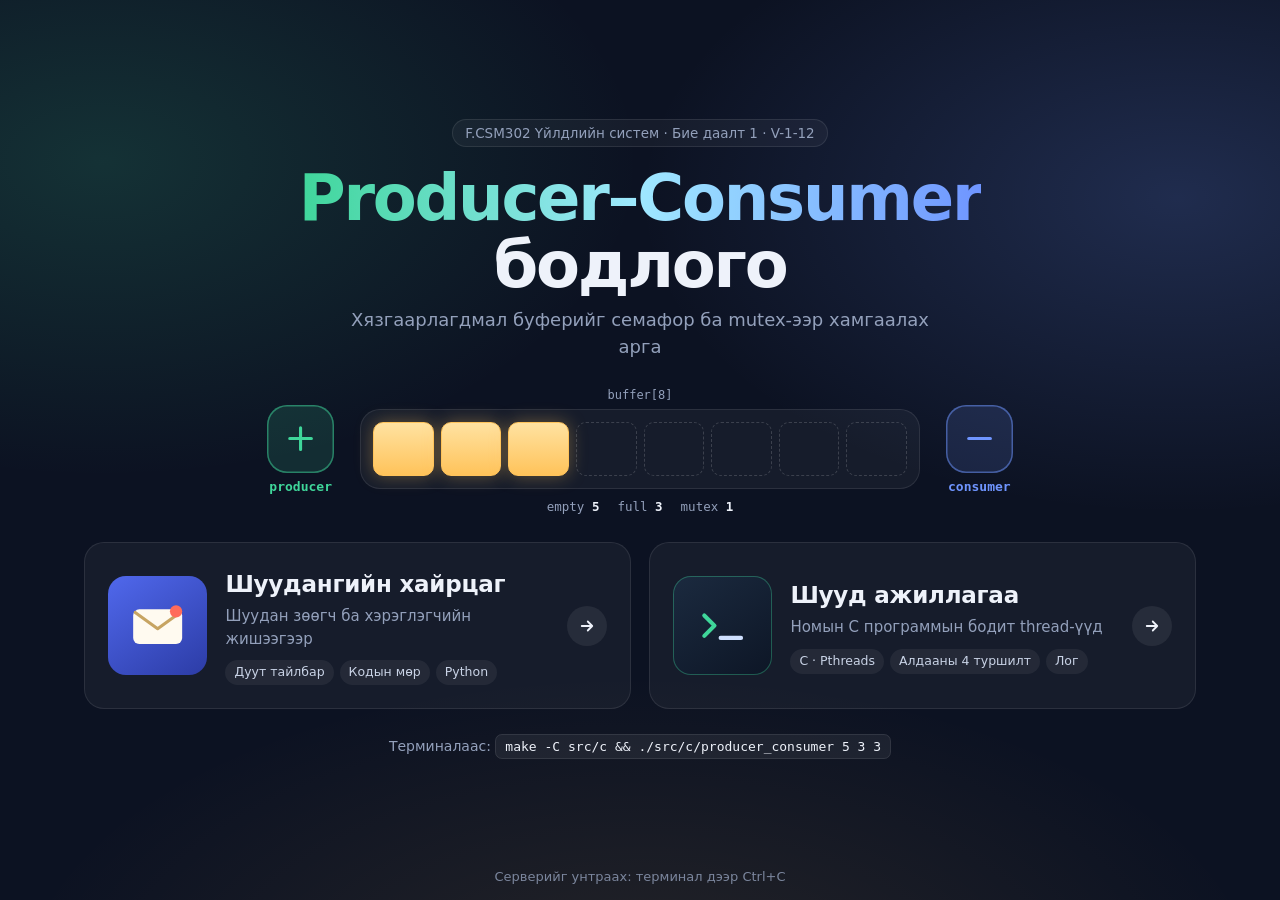
==== commit 7f65d5b2: "home: new dark landing with live buffer" ====
--- a/src/ui/home.html
+++ b/src/ui/home.html
@@ -9,208 +9,130 @@
 :root{
   --sans:"IBM Plex Sans",system-ui,"Segoe UI",Roboto,"Noto Sans",sans-serif;
   --mono:"IBM Plex Mono",ui-monospace,"DejaVu Sans Mono",monospace;
-  --bg:#eef1f5; --card:#fff; --ink:#1a2233; --muted:#5f6b7e; --line:#dde3eb;
-  --accent:#1a2233; --green:#11845b; --green-soft:#e2f4ec; --blue:#2e5bd8; --blue-soft:#e5ecfc;
-  --amber:#c27a0e; --amber-soft:#fdf1dc; --mail:#3347b0;
-  color-scheme:light;
-}
-@media (prefers-color-scheme:dark){
-  :root{--bg:#0f131b;--card:#161c27;--ink:#e6ebf2;--muted:#94a0b2;--line:#273042;--accent:#e6ebf2;
-        --green:#3fcf8e;--green-soft:#123326;--blue:#7c9cff;--blue-soft:#18264a;--amber:#f2b445;--amber-soft:#3a2b10;color-scheme:dark}
+  --bg:#0c1222; --ink:#eef2fa; --muted:#93a0bb; --line:rgba(255,255,255,.09);
+  --glass:rgba(255,255,255,.045); --glass-hi:rgba(255,255,255,.08);
+  --green:#3fd69a; --blue:#6f95ff; --amber:#ffc35a; --mail:#4a62e6;
+  color-scheme:dark;
 }
 *{box-sizing:border-box}
 html,body{height:100%}
-body{margin:0;background:var(--bg);color:var(--ink);font:16px/1.5 var(--sans);display:flex;flex-direction:column}
-main{width:100%;max-width:1180px;margin:auto;padding:clamp(14px,3vh,48px) 24px}
-.head{display:grid;grid-template-columns:minmax(0,.95fr) minmax(0,1.05fr);gap:32px;align-items:center;margin-bottom:clamp(16px,3vh,34px)}
-.lead{margin:10px 0 0;color:var(--muted);font-size:17px;max-width:30em}
-.lead b{color:var(--ink);font-weight:600}
-/* live mini buffer: the one moving thing on the page */
-.demo{background:#1f2a3d;border-radius:18px;padding:18px 20px 14px;color:#c9d3e3}
-.lane{display:flex;align-items:center;gap:12px}
-.who{flex:none;width:44px;height:44px;border-radius:12px;display:grid;place-items:center;font:600 14px var(--mono);transition:background .2s,color .2s}
-.who.p{background:#174a36;color:#a6f0cc} .who.c{background:#2a3d73;color:#c9d6ff}
-.who.wait{background:#5a3f0c;color:#ffd68a}
-.ring{flex:1;display:grid;grid-template-columns:repeat(6,1fr);gap:6px}
-.slot{height:clamp(40px,6.5vh,58px);border-radius:9px;border:2px dashed #3d4c66;background:#2b3850;display:grid;place-items:center;font:600 17px var(--mono);color:#1a2233;position:relative}
-.slot.on{background:#fff4dc;border:2px solid #f2b445;animation:pop .35s ease-out}
-.slot.out{animation:drop .35s ease-in}
-.slot i{position:absolute;bottom:-17px;font:500 10.5px var(--mono);color:#7d8aa3;font-style:normal}
-.slot.in-at::after,.slot.out-at::before{position:absolute;font:600 10.5px var(--mono);padding:0 6px;border-radius:999px}
-.slot.out-at::before{content:"out";top:-19px;background:#2a3d73;color:#c9d6ff}
-.slot.in-at::after{content:"in";bottom:-19px;background:#174a36;color:#a6f0cc;z-index:1}
-@keyframes pop{from{transform:scale(.8)}to{transform:none}}
-@keyframes drop{from{transform:scale(1.06)}to{transform:none}}
-.slot b{font-weight:600}
-.vals{display:flex;gap:18px;margin-top:22px;font:500 13px var(--mono);color:#8f9bb0}
-.vals b{font-weight:600;color:#e6ebf2;margin-left:6px}
-.vals .z b{color:#ff8a80}
-.steps{display:flex;flex-wrap:wrap;gap:4px 6px;margin-top:10px;font:500 12.5px var(--mono);color:#6f7d96}
-.steps span{padding:2px 7px;border-radius:6px;transition:background .12s,color .12s}
-.steps span.hot{background:#e6ebf2;color:#1a2233}
-@media (max-width:900px){.head{grid-template-columns:1fr}}
-.kicker{font:500 15px var(--sans);color:var(--muted)}
-h1{font-size:clamp(28px,min(3.6vw,5.4vh),46px);line-height:1.08;margin:2px 0 0;letter-spacing:-.025em;font-weight:700}
-.flow{display:flex;align-items:center;justify-content:flex-start;gap:10px;flex-wrap:wrap;margin:0 0 clamp(16px,3vh,28px);font:500 14px var(--mono)}
-.flow .n{padding:6px 12px;border-radius:999px}
-.flow .p{background:var(--green-soft);color:var(--green)} .flow .b{background:var(--amber-soft);color:var(--amber)} .flow .c{background:var(--blue-soft);color:var(--blue)}
-.flow .s{color:var(--muted);font-weight:500}
-.flow .ar{color:var(--muted)}
-.cards{display:grid;grid-template-columns:1fr 1fr;gap:22px}
-.card{background:var(--card);border:1px solid var(--line);border-radius:18px;padding:clamp(14px,2.4vh,22px);display:flex;flex-direction:column;text-decoration:none;color:inherit;transition:transform .15s,border-color .15s}
-.card:hover{border-color:var(--ink)}
+body{margin:0;color:var(--ink);font:16px/1.5 var(--sans);display:flex;flex-direction:column;
+  background:
+    radial-gradient(60vw 50vh at 8% 18%, rgba(63,214,154,.16), transparent 70%),
+    radial-gradient(60vw 50vh at 92% 22%, rgba(111,149,255,.20), transparent 70%),
+    radial-gradient(70vw 50vh at 50% 110%, rgba(255,195,90,.10), transparent 70%),
+    var(--bg)}
+main{width:100%;max-width:1160px;margin:auto;padding:clamp(18px,4vh,56px) 24px clamp(10px,2vh,24px);text-align:center}
+.kicker{display:inline-block;font:500 13.5px var(--sans);color:var(--muted);padding:5px 12px;border:1px solid var(--line);border-radius:999px;background:var(--glass)}
+h1{font-size:clamp(34px,min(5vw,7.4vh),66px);line-height:1.04;margin:clamp(10px,2vh,18px) 0 8px;letter-spacing:-.035em;font-weight:700}
+h1 span{background:linear-gradient(90deg,var(--green),#9fe8ff 50%,var(--blue));-webkit-background-clip:text;background-clip:text;color:transparent}
+.lead{margin:0 auto;color:var(--muted);font-size:clamp(15px,2vh,18px);max-width:34em}
+.pipe{position:relative;display:flex;align-items:center;justify-content:center;gap:clamp(14px,2vw,28px);margin:clamp(26px,5vh,52px) auto clamp(30px,5.4vh,54px);max-width:880px}
+.node{flex:none;display:flex;flex-direction:column;align-items:center;gap:6px;font:600 13px var(--mono)}
+.node .ic{width:clamp(52px,7.5vh,68px);height:clamp(52px,7.5vh,68px);border-radius:20px;display:grid;place-items:center}
+.node.p .ic{background:rgba(63,214,154,.14);box-shadow:inset 0 0 0 1.5px rgba(63,214,154,.5);color:var(--green)}
+.node.c .ic{background:rgba(111,149,255,.14);box-shadow:inset 0 0 0 1.5px rgba(111,149,255,.5);color:var(--blue)}
+.node.p{color:var(--green)} .node.c{color:var(--blue)}
+.node svg{width:55%;height:55%}
+.buf{position:relative;flex:1;max-width:560px;padding:12px;border-radius:20px;background:var(--glass);border:1px solid var(--line)}
+.slots{display:grid;grid-template-columns:repeat(8,1fr);gap:7px}
+.slots i{height:clamp(36px,6vh,54px);border-radius:10px;border:1.5px dashed rgba(255,255,255,.16);transition:background .3s,border-color .3s,box-shadow .3s}
+.slots i.on{background:linear-gradient(180deg,#ffe2a1,#ffc35a);border:1.5px solid #ffc35a;box-shadow:0 0 18px rgba(255,195,90,.35)}
+.buflabel{position:absolute;left:0;right:0;top:-22px;font:500 12px var(--mono);color:var(--muted)}
+.sems{position:absolute;left:0;right:0;bottom:-26px;display:flex;justify-content:center;gap:18px;font:500 12.5px var(--mono);color:var(--muted)}
+.sems b{color:var(--ink);font-weight:600}
+.dot{position:absolute;left:0;top:50%;width:14px;height:14px;margin-top:-7px;border-radius:50%;background:var(--amber);box-shadow:0 0 14px var(--amber);opacity:0;pointer-events:none}
+.cards{display:grid;grid-template-columns:1fr 1fr;gap:18px;text-align:left}
+.card{position:relative;display:flex;gap:18px;align-items:center;padding:clamp(16px,2.6vh,24px);border-radius:20px;text-decoration:none;color:inherit;
+  background:var(--glass);border:1px solid var(--line);transition:background .2s,border-color .2s,transform .2s}
+.card:hover{background:var(--glass-hi);transform:translateY(-2px)}
+.card.py:hover{border-color:rgba(74,98,230,.8)} .card.c:hover{border-color:rgba(63,214,154,.7)}
 .card:focus-visible{outline:3px solid var(--blue);outline-offset:3px}
-.pic{width:100%;aspect-ratio:400/170;max-height:17vh;border-radius:14px;margin-bottom:16px;display:block;overflow:hidden}
-.top{display:flex;align-items:center;justify-content:space-between;gap:10px}
-.badge{font:600 12.5px var(--sans);padding:4px 10px;border-radius:999px}
-.badge.py{background:var(--amber-soft);color:var(--amber)}
-.badge.c{background:var(--green-soft);color:var(--green)}
-.card h2{margin:10px 0 4px;font-size:23px}
-.card p{margin:0 0 12px;color:var(--muted)}
-.tags{display:flex;flex-wrap:wrap;gap:6px;margin:0 0 clamp(10px,2vh,18px)}
-.tags span{font-size:13px;padding:4px 10px;border-radius:8px;background:var(--bg);border:1px solid var(--line)}
-.go{margin-top:auto;display:flex;align-items:center;justify-content:center;gap:8px;background:var(--mail);color:#fff;border-radius:12px;padding:12px 16px;font-weight:700}
-.py .pic{background:#eef1fc}.c .pic{background:#111827}
-.card.c .go{background:var(--ink);color:var(--card)}
-.warn{display:none;margin:0 0 12px;padding:10px 12px;border-radius:10px;background:var(--amber-soft);color:var(--amber);font-size:14px;font-weight:600}
-.cli{margin-top:clamp(10px,2.4vh,26px);display:flex;align-items:center;justify-content:flex-start;gap:10px;flex-wrap:wrap;color:var(--muted);font-size:14px}
-code{font:13px var(--mono);background:var(--card);border:1px solid var(--line);padding:4px 9px;border-radius:7px;white-space:nowrap;color:var(--ink)}
-footer{color:var(--muted);font-size:13px;text-align:center;padding:10px 16px 16px}
-/* little animations */
-@keyframes l2r{0%{transform:translate(0,0) rotate(-10deg);opacity:0}15%{opacity:1}50%{transform:translate(112px,30px) rotate(0);opacity:1}60%,100%{opacity:0;transform:translate(112px,30px)}}
-@keyframes r2c{0%,50%{opacity:0;transform:translate(0,0)}60%{opacity:1}95%{transform:translate(112px,-14px);opacity:1}100%{opacity:0;transform:translate(112px,-14px)}}
-.e1{animation:l2r 3.2s ease-in-out infinite}.e2{animation:r2c 3.2s ease-in-out infinite}
-@keyframes type{0%,8%{opacity:0}12%,100%{opacity:1}}
-.t1{animation:type 4s steps(1) infinite}.t2{animation:type 4s steps(1) infinite;animation-delay:.8s}.t3{animation:type 4s steps(1) infinite;animation-delay:1.6s}
-@keyframes cell{0%,40%{fill:#1f2937}45%,100%{fill:#3a2f0b}}
-.cl{animation:cell 4s steps(1) infinite}
-@media (prefers-reduced-motion:reduce){*{animation:none!important}}
-@media (max-width:820px){.cards{grid-template-columns:1fr}}
+.art{flex:none;width:clamp(84px,11vh,112px);height:clamp(84px,11vh,112px);border-radius:18px;display:grid;place-items:center}
+.py .art{background:linear-gradient(145deg,#5068ec,#2c3ca6)} .c .art{background:linear-gradient(145deg,#1b2a3f,#0d1626);box-shadow:inset 0 0 0 1px rgba(63,214,154,.35)}
+.art svg{width:66%;height:66%}
+.card h2{margin:0;font-size:clamp(19px,2.6vh,23px);letter-spacing:-.01em}
+.card p{margin:4px 0 10px;color:var(--muted);font-size:15px}
+.tags{display:flex;flex-wrap:wrap;gap:6px}
+.tags span{font-size:12.5px;padding:3px 9px;border-radius:999px;background:rgba(255,255,255,.06);color:#c9d3e6}
+.arrow{margin-left:auto;flex:none;width:40px;height:40px;border-radius:50%;display:grid;place-items:center;background:rgba(255,255,255,.07);transition:background .2s,transform .2s}
+.card:hover .arrow{transform:translateX(3px)} .py:hover .arrow{background:var(--mail)} .c:hover .arrow{background:#1f8f66}
+.arrow svg{width:18px;height:18px}
+.warn{display:none;margin:0 0 8px;padding:6px 10px;border-radius:8px;background:rgba(255,195,90,.14);color:var(--amber);font-size:13.5px;font-weight:600}
+.cli{margin-top:clamp(14px,3vh,28px);color:var(--muted);font-size:14px}
+code{font:13px var(--mono);background:rgba(255,255,255,.06);border:1px solid var(--line);padding:4px 9px;border-radius:7px;white-space:nowrap;color:var(--ink)}
+footer{color:var(--muted);font-size:13px;text-align:center;padding:8px 16px 14px;opacity:.8}
+@media (max-width:860px){.cards{grid-template-columns:1fr}.slots{grid-template-columns:repeat(6,1fr)}.slots i:nth-child(n+7){display:none}}
+@media (prefers-reduced-motion:reduce){.dot{display:none}}
 </style>
 </head>
 <body>
 <main>
-  <div class="head">
-    <div>
-      <div class="kicker">F.CSM302 Үйлдлийн систем, бие даалт 1, V-1-12</div>
-      <h1>Producer–Consumer бодлого</h1>
-      <p class="lead">Хязгаарлагдмал буферийг <b>empty</b>, <b>full</b> семафор, <b>mutex</b>-ээр хамгаалах арга. Хоёр хэлбэрийн аль нэгийг сонгоно уу.</p>
-    </div>
-    <div class="demo" aria-label="Буферийн жишээ: producer item хийж, consumer авч байна">
-      <div class="lane">
-        <div class="who p" id="dP">P1</div>
-        <div class="ring" id="ring"></div>
-        <div class="who c" id="dC">C1</div>
-      </div>
-      <div class="vals"><span id="vE">empty<b>6</b></span><span id="vF">full<b>0</b></span><span id="vM">mutex<b>free</b></span></div>
-      <div class="steps" id="steps"></div>
-    </div>
+  <span class="kicker">F.CSM302 Үйлдлийн систем · Бие даалт 1 · V-1-12</span>
+  <h1><span>Producer–Consumer</span><br>бодлого</h1>
+  <p class="lead">Хязгаарлагдмал буферийг семафор ба mutex-ээр хамгаалах арга</p>
+
+  <div class="pipe" id="pipe" aria-hidden="true">
+    <div class="node p"><div class="ic"><svg viewBox="0 0 24 24" fill="none" stroke="currentColor" stroke-width="2" stroke-linecap="round" stroke-linejoin="round"><path d="M12 5v14M5 12h14"/></svg></div>producer</div>
+    <div class="buf"><div class="buflabel">buffer[8]</div><div class="slots" id="slots"></div>
+      <div class="sems"><span>empty <b id="e">8</b></span><span>full <b id="f">0</b></span><span>mutex <b>1</b></span></div></div>
+    <div class="node c"><div class="ic"><svg viewBox="0 0 24 24" fill="none" stroke="currentColor" stroke-width="2" stroke-linecap="round" stroke-linejoin="round"><path d="M5 12h14"/></svg></div>consumer</div>
   </div>
 
   <div class="cards">
     <a class="card py" href="/mail">
-      <svg class="pic" viewBox="0 0 400 170" aria-hidden="true">
-        <rect width="400" height="170" fill="#eef1fc"/>
-        <rect x="120" y="44" width="160" height="82" rx="22" fill="#3347b0"/>
-        <text x="200" y="60" text-anchor="middle" font-size="9" font-weight="800" fill="#fff" letter-spacing="3">ШУУДАН</text>
-        <g fill="#fffdf6" stroke="#c7a462" stroke-width="2"><rect x="134" y="68" width="30" height="40" rx="4"/><rect x="170" y="68" width="30" height="40" rx="4"/><rect x="206" y="68" width="30" height="40" rx="4" fill="#dfe6fb" stroke="#b9c6f0"/><rect x="242" y="68" width="24" height="40" rx="4" fill="#dfe6fb" stroke="#b9c6f0"/></g>
-        <circle cx="62" cy="86" r="20" fill="#ffd9b8"/><rect x="44" y="62" width="36" height="12" rx="4" fill="#3347b0"/>
-        <circle cx="338" cy="86" r="20" fill="#ffd9b8"/><path d="M318 82a20 20 0 0 1 40 0z" fill="#0ea5e9"/>
-        <text x="62" y="128" text-anchor="middle" font-size="11" font-weight="700" fill="#15803d">P1</text>
-        <text x="338" y="128" text-anchor="middle" font-size="11" font-weight="700" fill="#1d4ed8">C1</text>
-        <g class="e1"><g transform="translate(80 44)"><rect width="30" height="21" rx="3" fill="#fffdf6" stroke="#c7a462" stroke-width="2"/><path d="M1 2 L15 12 L29 2" fill="none" stroke="#c7a462" stroke-width="2"/></g></g>
-        <g class="e2"><g transform="translate(215 92)"><rect width="30" height="21" rx="3" fill="#fffdf6" stroke="#c7a462" stroke-width="2"/><path d="M1 2 L15 12 L29 2" fill="none" stroke="#c7a462" stroke-width="2"/></g></g>
-        <g font-family="IBM Plex Mono,DejaVu Sans Mono,monospace" font-size="11" font-weight="700"><text x="134" y="150" fill="#15803d">Сул нүд 2</text><text x="212" y="150" fill="#1d4ed8">Захидал 2</text></g>
-      </svg>
-      <div class="top"><span class="badge py">Python, жишээтэй</span></div>
-      <h2>Шуудангийн хайрцаг</h2>
-      <p>Шуудан зөөгч, хэрэглэгч, хайрцгийн жишээгээр ойлгомжтой тайлбарлана.</p>
-      <div class="tags"><span>Монгол дуут тайлбар</span><span>Кодын мөр</span><span>Бэлэн жишээ</span></div>
-      <span class="go">Шуудангийн хуудсыг нээх</span>
+      <div class="art"><svg viewBox="0 0 64 64" fill="none"><rect x="8" y="16" width="48" height="34" rx="6" fill="#fffaf0"/><path d="M10 19l22 16 22-16" stroke="#c7a462" stroke-width="3" stroke-linecap="round" stroke-linejoin="round"/><circle cx="50" cy="18" r="6" fill="#ff6b5a"/></svg></div>
+      <div>
+        <h2>Шуудангийн хайрцаг</h2>
+        <p>Шуудан зөөгч ба хэрэглэгчийн жишээгээр</p>
+        <div class="tags"><span>Дуут тайлбар</span><span>Кодын мөр</span><span>Python</span></div>
+      </div>
+      <span class="arrow"><svg viewBox="0 0 24 24" fill="none" stroke="currentColor" stroke-width="2.4" stroke-linecap="round" stroke-linejoin="round"><path d="M5 12h14M13 6l6 6-6 6"/></svg></span>
     </a>
-
     <a class="card c" href="/raw">
-      <svg class="pic" viewBox="0 0 400 170" aria-hidden="true">
-        <rect width="400" height="170" fill="#111827"/>
-        <g font-family="IBM Plex Mono,DejaVu Sans Mono,monospace" font-size="11">
-          <text x="18" y="30" fill="#6ee7b7">$ ./producer_consumer 5 3 3</text>
-          <text class="t1" x="18" y="52" fill="#d1d5db">[ 0.412s] producer P1 produced 42 -&gt; slot 0</text>
-          <text class="t2" x="18" y="70" fill="#d1d5db">[ 0.535s] consumer C2 consumed 42 &lt;- slot 0</text>
-          <text class="t3" x="18" y="88" fill="#d1d5db">[ 0.761s] producer P3 produced 17 -&gt; slot 1</text>
-        </g>
-        <g font-family="IBM Plex Mono,DejaVu Sans Mono,monospace" font-size="12" font-weight="700">
-          <rect x="18" y="108" width="34" height="30" rx="4" fill="#1f2937" stroke="#4b5563"/>
-          <rect class="cl" x="56" y="108" width="34" height="30" rx="4" fill="#1f2937" stroke="#fbbf24"/><text class="t3" x="73" y="128" text-anchor="middle" fill="#fbbf24">17</text>
-          <rect x="94" y="108" width="34" height="30" rx="4" fill="#1f2937" stroke="#4b5563"/>
-          <text x="150" y="128" fill="#9ca3af">empty=4  full=1  mutex=free</text>
-        </g>
-        <text x="18" y="158" font-family="IBM Plex Mono,DejaVu Sans Mono,monospace" font-size="10.5" fill="#f87171">алдаа: race · overflow · underflow · deadlock</text>
-      </svg>
-      <div class="top"><span class="badge c">C, POSIX Pthreads</span></div>
-      <h2>Шууд ажиллагаа</h2>
-      <p>Номын C программын бодит thread, семафор, mutex.</p>
-      <div class="warn" id="cwarn"></div>
-      <div class="tags"><span>empty, full, mutex</span><span>Алдааны 4 туршилт</span><span>Лог .txt / .csv</span></div>
-      <span class="go">C хуудсыг нээх</span>
+      <div class="art"><svg viewBox="0 0 64 64" fill="none"><path d="M14 22l10 10-10 10" stroke="#3fd69a" stroke-width="4" stroke-linecap="round" stroke-linejoin="round"/><path d="M30 44h20" stroke="#cfe0ff" stroke-width="4" stroke-linecap="round"/></svg></div>
+      <div>
+        <h2>Шууд ажиллагаа</h2>
+        <p>Номын C программын бодит thread-үүд</p>
+        <div class="warn" id="cwarn"></div>
+        <div class="tags"><span>C · Pthreads</span><span>Алдааны 4 туршилт</span><span>Лог</span></div>
+      </div>
+      <span class="arrow"><svg viewBox="0 0 24 24" fill="none" stroke="currentColor" stroke-width="2.4" stroke-linecap="round" stroke-linejoin="round"><path d="M5 12h14M13 6l6 6-6 6"/></svg></span>
     </a>
   </div>
 
   <div class="cli">Терминалаас: <code>make -C src/c &amp;&amp; ./src/c/producer_consumer 5 3 3</code></div>
 </main>
-<footer>Серверийг унтраах: терминал дээр <b>Ctrl+C</b></footer>
+<footer>Серверийг унтраах: терминал дээр Ctrl+C</footer>
 <script>
-/* a tiny picture of the algorithm (not the real engine): 6 slots, one producer, one consumer */
+/* decoration only: items fly in from the producer and out to the consumer */
 (() => {
-  const N = 6, slots = Array(N).fill(null), ring = document.getElementById("ring");
-  let inI = 0, outI = 0, empty = N, full = 0, busy = false;
-  ring.innerHTML = slots.map((_, i) => `<div class="slot"><b></b><i>${i}</i></div>`).join("");
-  const cells = [...ring.children], $ = id => document.getElementById(id);
-  const P = ["wait(empty)", "lock", "buffer[in] = item", "unlock", "signal(full)"];
-  const C = ["wait(full)", "lock", "item = buffer[out]", "unlock", "signal(empty)"];
-  function marks(){
-    cells.forEach((c, i) => { c.classList.toggle("in-at", i === inI); c.classList.toggle("out-at", i === outI); });
-    $("vE").innerHTML = `empty<b>${empty}</b>`; $("vF").innerHTML = `full<b>${full}</b>`;
-    $("vE").className = empty ? "" : "z"; $("vF").className = full ? "" : "z";
-    if (empty) $("dP").classList.remove("wait");
-    if (full) $("dC").classList.remove("wait");
+  const N = 8, box = document.getElementById("slots"), pipe = document.getElementById("pipe");
+  box.innerHTML = "<i></i>".repeat(N);
+  const cells = [...box.children];
+  let inI = 0, outI = 0, n = 0, t = 0;
+  const show = () => { document.getElementById("e").textContent = N - n; document.getElementById("f").textContent = n; };
+  const reduce = matchMedia("(prefers-reduced-motion: reduce)").matches;
+  function fly(from, to, done){
+    if (reduce || document.hidden){ done(); return; }
+    const pr = pipe.getBoundingClientRect(), a = from.getBoundingClientRect(), b = to.getBoundingClientRect();
+    const d = document.createElement("span"); d.className = "dot"; pipe.appendChild(d);
+    const x0 = a.left + a.width / 2 - pr.left - 7, x1 = b.left + b.width / 2 - pr.left - 7;
+    d.animate([{transform:`translateX(${x0}px)`, opacity:0}, {opacity:1, offset:.2}, {transform:`translateX(${x1}px)`, opacity:1}],
+              {duration:520, easing:"cubic-bezier(.4,0,.2,1)"}).onfinish = () => { d.remove(); done(); };
   }
-  function show(seq, hot){ $("steps").innerHTML = seq.map((t, i) => `<span class="${i === hot ? "hot" : ""}">${t}</span>`).join("→"); }
-  const sleep = ms => new Promise(r => setTimeout(r, ms));
-  async function act(isP){
-    const seq = isP ? P : C, who = isP ? $("dP") : $("dC");
-    if ((isP ? empty : full) === 0){ who.classList.add("wait"); show(seq, 0); return; }
-    who.classList.remove("wait"); busy = true;
-    for (let k = 0; k < seq.length; k++){
-      show(seq, k);
-      $("vM").innerHTML = `mutex<b>${k >= 1 && k <= 2 ? who.textContent : "free"}</b>`;
-      if (k === 0){ if (isP) empty--; else full--; }
-      if (k === 2){
-        const c = cells[isP ? inI : outI];
-        if (isP){ slots[inI] = 1 + Math.floor(Math.random() * 99); c.firstChild.textContent = slots[inI];
-                  c.classList.add("on"); inI = (inI + 1) % N; }
-        else { slots[outI] = null; c.firstChild.textContent = ""; c.classList.remove("on"); c.classList.add("out");
-               setTimeout(() => c.classList.remove("out"), 400); outI = (outI + 1) % N; }
-      }
-      if (k === 4){ if (isP) full++; else empty++; }
-      marks(); await sleep(170);
+  const P = pipe.querySelector(".node.p .ic"), C = pipe.querySelector(".node.c .ic");
+  setInterval(() => {
+    t++;
+    const produce = Math.floor(t / 10) % 2 === 0 ? Math.random() < .7 : Math.random() < .3;
+    if (produce && n < N){
+      const i = inI; inI = (inI + 1) % N; n++; show();
+      fly(P, cells[i], () => cells[i].classList.add("on"));
+    } else if (!produce && n > 0){
+      const i = outI; outI = (outI + 1) % N; n--; show();
+      cells[i].classList.remove("on"); fly(cells[i], C, () => {});
     }
-    busy = false;
-  }
-  marks(); show(P, -1);
-  if (matchMedia("(prefers-reduced-motion: reduce)").matches) return;
-  let tick = 0;
-  (async function loop(){
-    for (;;){
-      if (!document.hidden && !busy){
-        tick++;
-        // phases: the producer is faster for a while (buffer fills), then the consumer (it empties)
-        const pFast = Math.floor(tick / 14) % 2 === 0;
-        const isP = Math.random() < (pFast ? .72 : .28);
-        await act(isP);
-      }
-      await sleep(260);
-    }
-  })();
+  }, 620);
 })();
 
 fetch("/api/c/state", {cache: "no-store"}).then(async r => {
